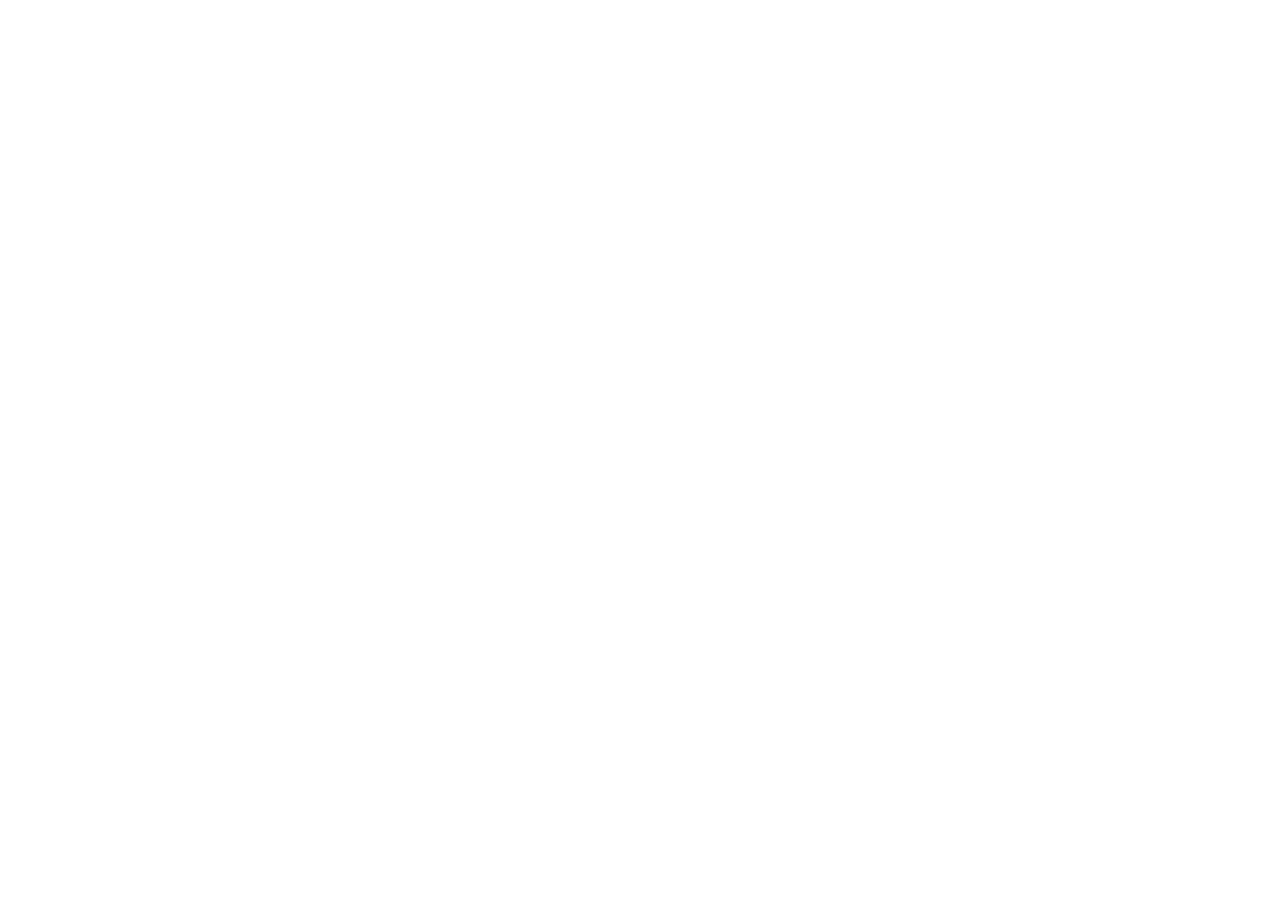
==== index.html @ 9118770a "inicio" ====
<!DOCTYPE html>
<html lang="es-mx">
<head>
    <meta charset="UTF-8">
    <meta name="viewport" content="width=device-width, initial-scale=1.0">
    <title>login granero virtual</title>
</head>
<body>
    
</body>
</html>
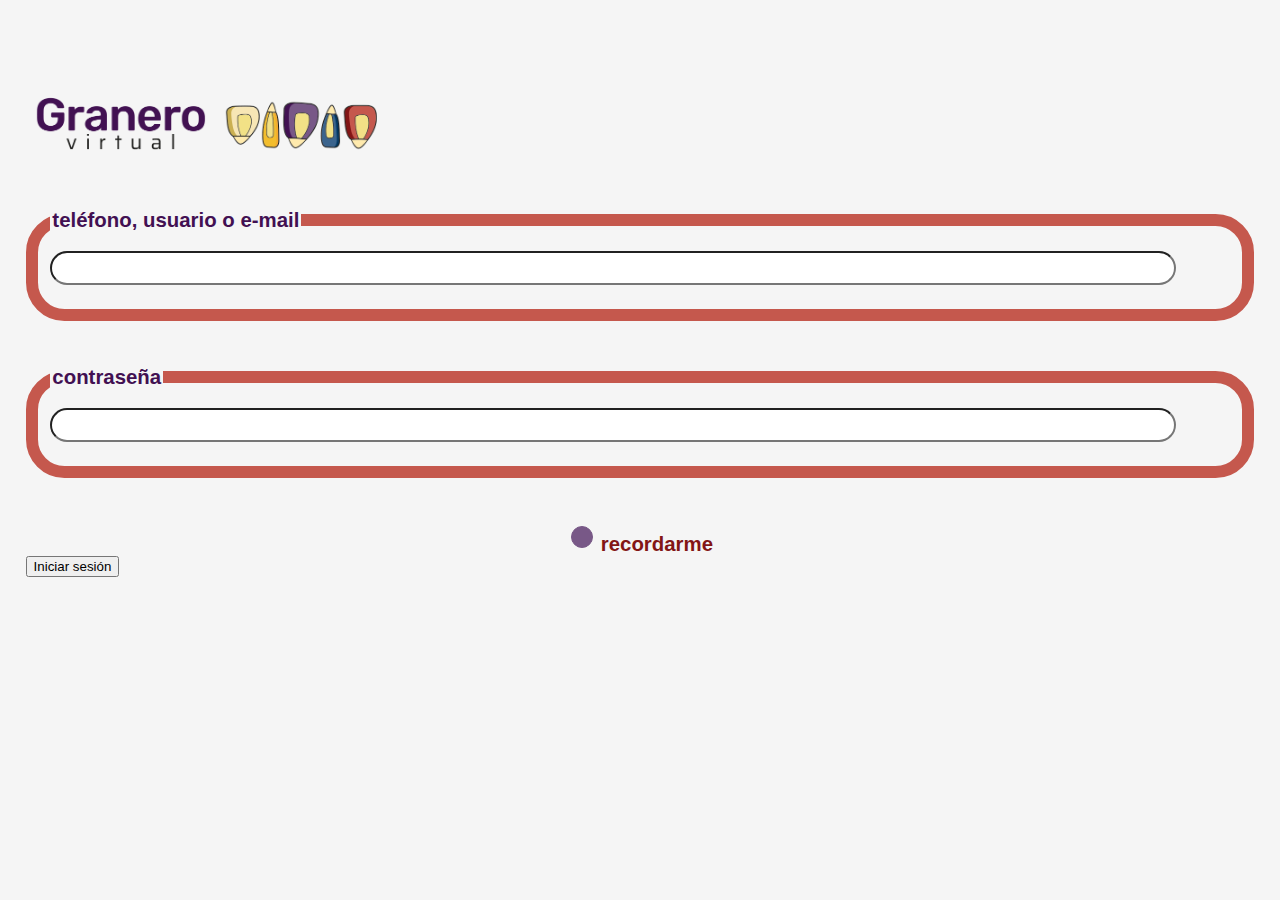
==== commit 0fbfe598: "antes de probar flexbox" ====
--- a/index.html
+++ b/index.html
@@ -1,11 +1,152 @@
 <!DOCTYPE html>
 <html lang="es-mx">
+
 <head>
     <meta charset="UTF-8">
     <meta name="viewport" content="width=device-width, initial-scale=1.0">
     <title>login granero virtual</title>
+    <style>
+        :root {
+            --crema: #f7e6b5;
+            --crema-oscuro: #cbb051;
+            --germen: #f2e186;
+            --pedicelo: #ffeaad;
+            --morado-texto: #421052;
+            --morado-oscuro: #421152;
+            --morado-claro: #785887;
+            --amarillo-claro: #f2bd2d;
+            --amarillo-oscuro: #f4aa2e;
+            --rojo-claro: #c5584d;
+            --rojo-oscuro: #831515;
+            --azul-claro: #3b648d;
+            --azul-oscuro: #00355f;
+
+            --verde-palido: #86BC42;
+            --azul-mensaje: #007fff;
+            --verde-mas: #5cb85c;
+            --base-font-size: 17px;
+            --dark-grey: #121212;
+        }
+
+
+        @import url('https://fonts.googleapis.com/css2?family=Noto+Sans&family=Noto+Sans+Mono&family&display=swap');
+
+
+        html {
+            font-size: var(--base-font-size);
+            font-family: 'Noto Sans', sans-serif;
+        }
+
+        form fieldset input {
+            font-family: 'Noto Sans Mono', monospace;
+        }
+
+        @media screen and (min-width: 100px) {
+
+            /* teléfonos */
+            body {
+                max-width: 100%;
+                margin: 0px 2%;
+                overflow: hidden;
+            }
+
+            div#logotipo img {
+                width: 100%;
+                max-width: 360px;
+                margin-top: 10vh;
+            }
+
+            form {
+                margin-top: 5vh;
+                max-width: 100%;
+            }
+
+            form fieldset {
+                margin: 5vh 0;
+                border: 1vw solid var(--rojo-claro);
+                border-radius: 3vw;
+            }
+
+            form fieldset legend {
+                font-size: larger;
+                color: var(--morado-texto);
+            }
+
+            form fieldset input {
+                font-size: larger;
+                border-radius: 3vw;
+                width: 94%;
+                padding: 0.2rem 0.4rem;
+                font-weight: bold;
+
+                margin: 1vw 0;
+            }
+
+            form div#check-box-recordar {
+                text-align: center;
+            }
+
+            form div#check-box-recordar input {
+                width: 1.3rem;
+                height: 1.3rem;
+                -webkit-appearance: none;
+                -moz-appearance: none;
+                -o-appearance: none;
+                appearance: none;
+                border: 1px solid var(--morado-claro);
+                border-radius: 1vw;
+                background-color: var(--morado-claro);
+                accent-color: var(--morado-oscuro);
+
+            }
+
+            form div#check-box-recordar label {
+                font-size: larger;
+                color: var(--rojo-oscuro);
+            }
+
+        }
+
+        @media screen and (min-width: 577px) {
+            /* tablets */
+        }
+
+        @media screen and (min-width: 993px) {
+            /* escritorio */
+        }
+
+        @media (prefers-color-scheme: light) {
+            body {
+                background-color: whitesmoke;
+                color: var(--dark-grey);
+            }
+        }
+
+        @media (prefers-color-scheme: dark) {}
+    </style>
 </head>
+
 <body>
-    
+    <div id="logotipo">
+        <img src="[data-uri]"
+            alt="imagotipo del granero virtual">
+    </div>
+    <form action="">
+        <fieldset>
+            <legend><strong>teléfono, usuario o e-mail</strong></legend>
+            <input type="text" name="identificador-del-usuario">
+        </fieldset>
+        <fieldset>
+            <legend><strong>contraseña</strong></legend>
+            <input type="password" name="contraseña" id="">
+        </fieldset>
+        <div id="check-box-recordar">
+            <input type="checkbox" name="recuérdame">
+            <label for="recuérdame"><strong>recordarme</strong></label>
+        </div>
+
+        <button type="submit">Iniciar sesión</button>
+    </form>
 </body>
+
 </html>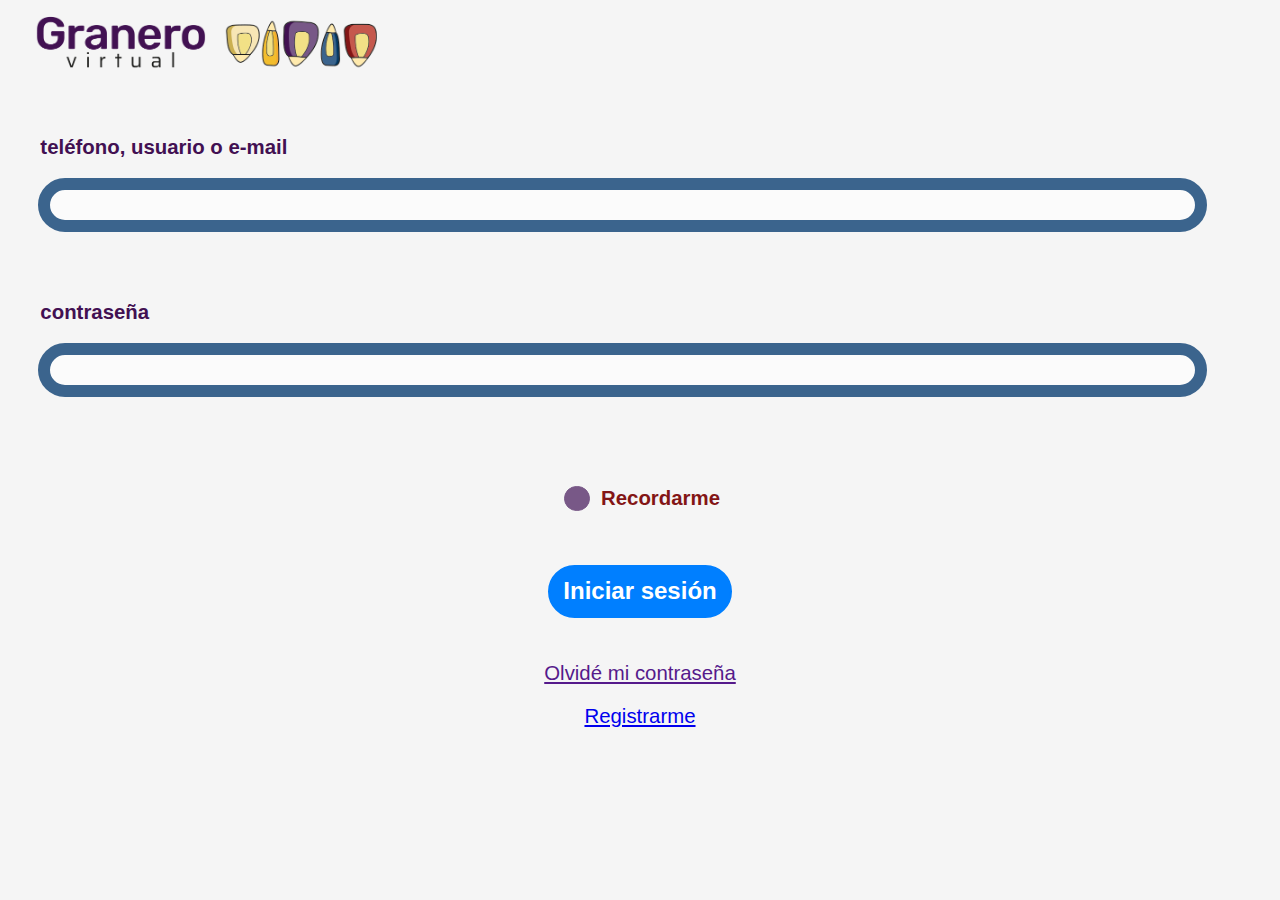
==== commit 418d69ce: "quedó light y dak theme para teléfono" ====
--- a/index.html
+++ b/index.html
@@ -12,6 +12,7 @@
             --germen: #f2e186;
             --pedicelo: #ffeaad;
             --morado-texto: #421052;
+            --morado-texto-dark: color-mix(in srgb, var(--morado-texto) 30%, white);
             --morado-oscuro: #421152;
             --morado-claro: #785887;
             --amarillo-claro: #f2bd2d;
@@ -23,9 +24,13 @@
 
             --verde-palido: #86BC42;
             --azul-mensaje: #007fff;
+            --azul-mensaje-claro: color-mix(in srgb, var(--azul-mensaje)70%, white);
             --verde-mas: #5cb85c;
             --base-font-size: 17px;
             --dark-grey: #121212;
+            --dark-grey-11: color-mix(in srgb, var(--dark-grey) 89%, white);
+            --dark-grey-12: color-mix(in srgb, var(--dark-grey) 88%, white);
+            --dark-grey-14: color-mix(in srgb, var(--dark-grey) 86%, white);
         }
 
 
@@ -37,9 +42,45 @@
             font-family: 'Noto Sans', sans-serif;
         }
 
+        body {
+            display: flex;
+            flex-flow: column;
+            justify-content: space-around;
+        }
+
         form fieldset input {
             font-family: 'Noto Sans Mono', monospace;
         }
+
+        form fieldset input {
+            font-weight: bold;
+        }
+
+        form div#check-box-recordar {
+            display: flex;
+            flex-flow: row nowrap;
+            justify-content: center;
+            align-items: center;
+            gap: 0.5rem;
+        }
+
+        form div#check-box-recordar input {           
+            -webkit-appearance: none;
+            -moz-appearance: none;
+            -o-appearance: none;
+            appearance: none;   
+
+        }
+
+        form div#check-box-recordar input:checked:after {
+            text-align: center;
+            font-size: x-large;
+            font-weight: bold;
+            content: '✓';
+        }
+
+        
+
 
         @media screen and (min-width: 100px) {
 
@@ -47,62 +88,71 @@
             body {
                 max-width: 100%;
                 margin: 0px 2%;
-                overflow: hidden;
             }
 
             div#logotipo img {
                 width: 100%;
                 max-width: 360px;
-                margin-top: 10vh;
+                margin-top: 0.5rem;
             }
 
             form {
-                margin-top: 5vh;
+                margin-top: 0.5rem;
                 max-width: 100%;
             }
 
             form fieldset {
                 margin: 5vh 0;
-                border: 1vw solid var(--rojo-claro);
+                border: none;
                 border-radius: 3vw;
             }
 
             form fieldset legend {
                 font-size: larger;
-                color: var(--morado-texto);
             }
 
             form fieldset input {
                 font-size: larger;
+                border: 1vw solid;
                 border-radius: 3vw;
                 width: 94%;
                 padding: 0.2rem 0.4rem;
-                font-weight: bold;
-
                 margin: 1vw 0;
+                outline: none;
+            }
+
+            form fieldset input:hover, form fieldset input:focus {
+                border: 3px solid;
             }
 
             form div#check-box-recordar {
-                text-align: center;
+                padding: 1rem 0;
             }
 
             form div#check-box-recordar input {
-                width: 1.3rem;
-                height: 1.3rem;
-                -webkit-appearance: none;
-                -moz-appearance: none;
-                -o-appearance: none;
-                appearance: none;
-                border: 1px solid var(--morado-claro);
+                width: 1.5rem;
+                height: 1.5rem;
+                border: 1px solid;
                 border-radius: 1vw;
-                background-color: var(--morado-claro);
-                accent-color: var(--morado-oscuro);
-
-            }
+            }            
 
             form div#check-box-recordar label {
                 font-size: larger;
-                color: var(--rojo-oscuro);
+            }
+
+            form button[type="submit"] {
+                display: block;
+                font-size: x-large;
+                padding: 0.6rem 0.8rem;
+                border: 2px solid;
+                border-radius: 3vw;
+                margin: 2rem auto;
+            }
+
+            div.opción {
+                text-align: center;
+                font-size: larger;
+                margin: 0.6rem 0;
             }
 
         }
@@ -120,9 +170,130 @@
                 background-color: whitesmoke;
                 color: var(--dark-grey);
             }
-        }
-
-        @media (prefers-color-scheme: dark) {}
+
+            form fieldset {
+                border-color: var(--rojo-claro);
+            }
+
+            form fieldset legend {
+                color: var(--morado-texto);
+            }
+
+            form fieldset input {
+                background-color: color-mix(in srgb, whitesmoke 40%, white);
+                border-color: var(--azul-claro);
+            }
+
+            form fieldset input:hover {
+                border-color: var(--crema);
+                background-color: color-mix(in srgb, whitesmoke 30%, white);
+            }
+
+            form fieldset input:active, form fieldset input:focus {
+                border-color: var(--amarillo-oscuro);
+                background-color: white;
+            } 
+
+            form div#check-box-recordar input {
+                border-color: var(--morado-claro);
+                background-color: var(--morado-claro);
+            }
+
+            form div#check-box-recordar input:checked {
+                color: white;
+                background-color: var(--morado-oscuro);
+            }
+
+            form div#check-box-recordar label {
+                color: var(--rojo-oscuro);
+            }
+
+            form button[type="submit"] {                
+                border-color: var(--azul-mensaje);
+                color: white;
+                background-color: var(--azul-mensaje);
+            }
+
+            form button[type="submit"]:hover {                
+                border-color: var(--azul-mensaje-claro);
+                background-color: var(--azul-mensaje-claro);
+            }
+
+            form button[type="submit"]:active {                
+                border-color: var(--azul-oscuro);
+                background-color: var(--azul-oscuro);
+            }
+        }
+
+        @media (prefers-color-scheme: dark) {
+            body {
+                background-color: var(--dark-grey);
+                color: whitesmoke;
+            }
+
+            div#logotipo img {
+                border-radius: 2vw;
+                background-color: var(--crema-oscuro);
+            }
+
+            form fieldset legend {
+                color: var(--morado-texto-dark);
+            }
+
+            form fieldset input {
+                background-color: var(--dark-grey-11);
+                border-color: var(--azul-claro);
+                color:lightgray;
+            }
+
+            form fieldset input:hover {
+                border-color: var(--crema);
+                background-color: var(--dark-grey-12);
+            }
+
+            form fieldset input:active, form fieldset input:focus {
+                border-color: var(--amarillo-oscuro);
+                background-color: var(--dark-grey-14);
+            } 
+
+            form div#check-box-recordar input {
+                border-color: var(--crema-os);
+                background-color: var(--morado-claro);
+            }
+
+            form div#check-box-recordar input:checked {
+                color: lightgray;
+                background-color: var(--morado-oscuro);
+            }
+
+            form div#check-box-recordar label {
+                color: var(--rojo-claro);
+            }
+
+            form button[type="submit"] {                
+                border-color: var(--azul-mensaje);
+                color: white;
+                background-color: var(--azul-mensaje);
+            }
+
+            form button[type="submit"]:hover {                
+                border-color: var(--azul-mensaje-claro);
+                background-color: var(--azul-mensaje-claro);
+            }
+
+            form button[type="submit"]:active {                
+                border-color: var(--crema-oscuro);
+                background-color: var(--crema-oscuro);
+            }
+
+            div.opción a:link {
+                color: var(--crema);
+            }
+
+            div.opción a:visited {
+                color: var(--crema-oscuro);
+            }
+        }
     </style>
 </head>
 
@@ -141,12 +312,25 @@
             <input type="password" name="contraseña" id="">
         </fieldset>
         <div id="check-box-recordar">
-            <input type="checkbox" name="recuérdame">
-            <label for="recuérdame"><strong>recordarme</strong></label>
+            <input type="checkbox" name="recuérdame" id="recuérdame-checkbox">
+            <label for="recuérdame" onclick="checkDaBox()"><strong>Recordarme</strong></label>
         </div>
 
-        <button type="submit">Iniciar sesión</button>
+        <button type="submit"><strong>Iniciar sesión</strong></button>
     </form>
+    <div class="opción">
+        <a href="">Olvidé mi contraseña</a>
+    </div>
+    <div class="opción">
+        <a
+            href="https://granero.alianzapornuestratortilla.org/granero/index.php?controlador=principal&accion=inicio#sec_ingreso">Registrarme</a>
+    </div>
+    <script>
+        function checkDaBox() {
+            let daCheckbox = document.getElementById('recuérdame-checkbox');
+            daCheckbox.checked = !daCheckbox.checked;
+        }
+    </script>
 </body>
 
 </html>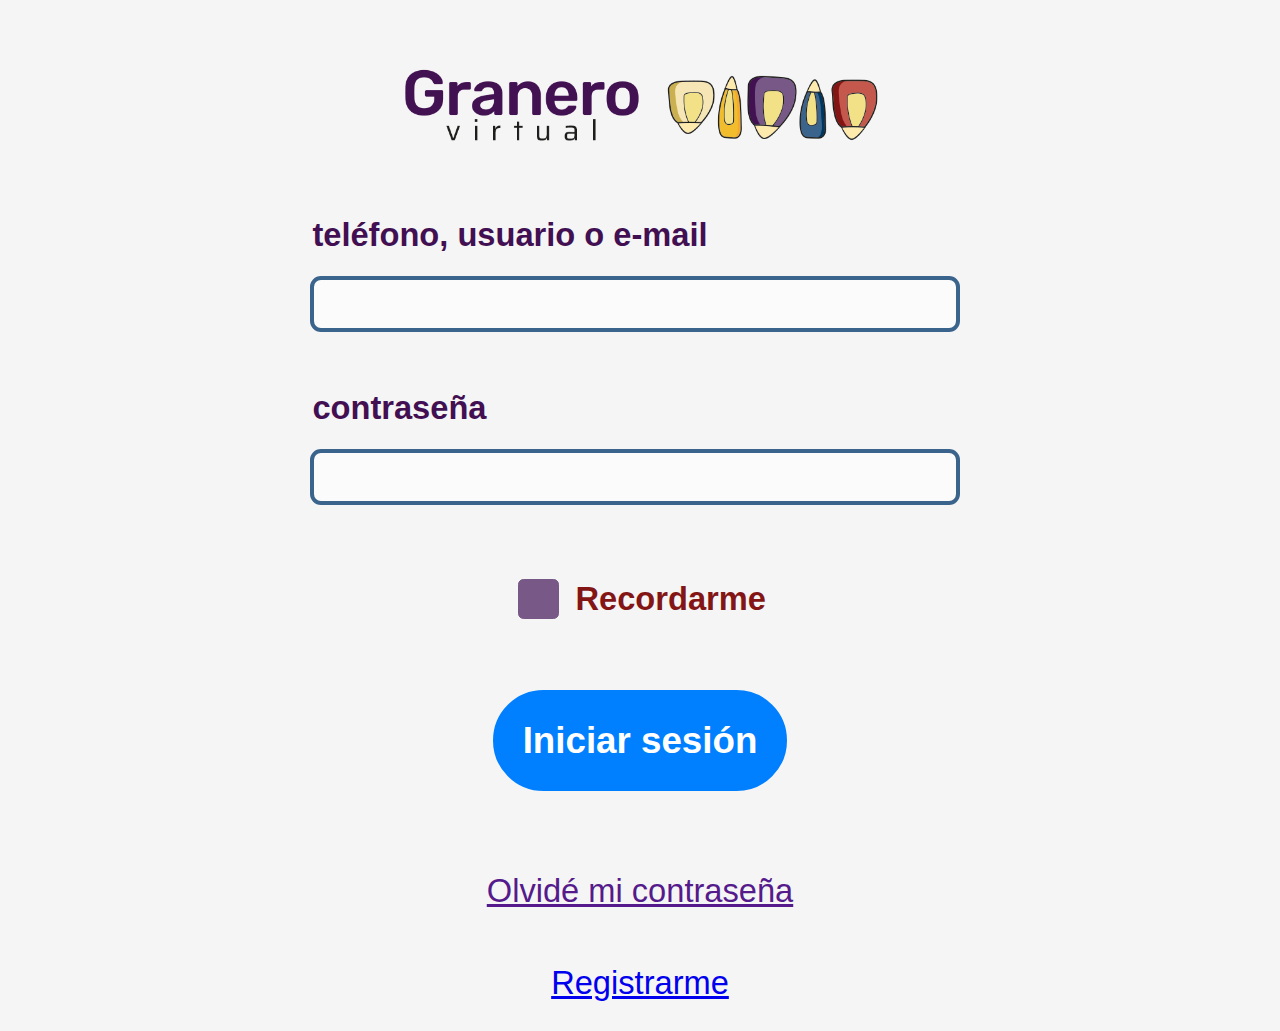
==== commit 84e69534: "parece que yaquedó el css de pantallas más grandes también" ====
--- a/index.html
+++ b/index.html
@@ -15,6 +15,7 @@
             --morado-texto-dark: color-mix(in srgb, var(--morado-texto) 30%, white);
             --morado-oscuro: #421152;
             --morado-claro: #785887;
+            --morado-claro-x2: color-mix(in srgb, var(--morado-claro)70%, white);
             --amarillo-claro: #f2bd2d;
             --amarillo-oscuro: #f4aa2e;
             --rojo-claro: #c5584d;
@@ -64,22 +65,17 @@
             gap: 0.5rem;
         }
 
-        form div#check-box-recordar input {           
+        form div#check-box-recordar input {
             -webkit-appearance: none;
             -moz-appearance: none;
             -o-appearance: none;
-            appearance: none;   
-
-        }
-
-        form div#check-box-recordar input:checked:after {
-            text-align: center;
-            font-size: x-large;
-            font-weight: bold;
-            content: '✓';
-        }
-
-        
+            appearance: none;
+
+        }
+
+
+
+
 
 
         @media screen and (min-width: 100px) {
@@ -114,14 +110,15 @@
             form fieldset input {
                 font-size: larger;
                 border: 1vw solid;
-                border-radius: 3vw;
+                border-radius: 2.5vw;
                 width: 94%;
                 padding: 0.2rem 0.4rem;
                 margin: 1vw 0;
                 outline: none;
             }
 
-            form fieldset input:hover, form fieldset input:focus {
+            form fieldset input:hover,
+            form fieldset input:focus {
                 border: 3px solid;
             }
 
@@ -134,10 +131,25 @@
                 height: 1.5rem;
                 border: 1px solid;
                 border-radius: 1vw;
-            }            
+                cursor: pointer;
+            }
+
+            form div#check-box-recordar input:checked:after {
+                text-align: center;
+                font-size: x-large;
+                font-weight: bold;
+                content: '✓';
+                margin-left: 0.15rem;
+                margin-bottom: 0.15rem;
+            }
 
             form div#check-box-recordar label {
                 font-size: larger;
+            }
+
+            form div#check-box-recordar label:hover {
+                color: var(--rojo-claro);
+                cursor: pointer;
             }
 
             form button[type="submit"] {
@@ -146,19 +158,85 @@
                 padding: 0.6rem 0.8rem;
                 border: 2px solid;
                 border-radius: 3vw;
-                margin: 2rem auto;
+                margin: 5vh auto;
+                cursor: pointer;
             }
 
             div.opción {
                 text-align: center;
                 font-size: larger;
-                margin: 0.6rem 0;
+                margin: 3vh 0;
             }
 
         }
 
         @media screen and (min-width: 577px) {
+
             /* tablets */
+            html {
+                font-size: calc(var(--base-font-size)*1.6);
+            }
+
+            body {
+                max-width: 700px;
+                margin: 0px auto;
+            }
+
+            div#logotipo {
+                text-align: center;
+            }
+
+
+            div#logotipo img {
+                width: 100%;
+                max-width: 500px;
+                margin-top: 5vh;
+                padding: 0.5rem;
+            }
+
+            form fieldset {
+                margin: 1rem 0;
+                border: none;
+                border-radius: 3vw;
+            }
+
+            form fieldset input {
+                border: 4px solid;
+                border-radius: 0.4rem;
+                width: 94%;
+                padding: 0.2rem 0.4rem;
+                margin: 1vw 0;
+                outline: none;
+            }
+
+            form div#check-box-recordar {
+                padding: 0.5rem 0;
+            }
+
+            form div#check-box-recordar input {
+                border: 1px solid;
+                border-radius: 0.2rem;
+            }
+
+            form div#check-box-recordar input:hover {
+                background-color: var(--morado-claro-x2);
+            }
+
+            form div#check-box-recordar input:checked:after {
+                text-align: right;
+                font-size: xx-large;
+                content: "✓";
+                margin-left: 0.25rem;
+            }
+
+            form button[type="submit"] {
+                display: block;
+                font-size: 1.35rem;
+                padding: 1rem 1rem;
+                border: 2px solid;
+                border-radius: 2rem;
+                margin: 2rem auto;
+            }
         }
 
         @media screen and (min-width: 993px) {
@@ -189,10 +267,11 @@
                 background-color: color-mix(in srgb, whitesmoke 30%, white);
             }
 
-            form fieldset input:active, form fieldset input:focus {
+            form fieldset input:active,
+            form fieldset input:focus {
                 border-color: var(--amarillo-oscuro);
                 background-color: white;
-            } 
+            }
 
             form div#check-box-recordar input {
                 border-color: var(--morado-claro);
@@ -208,18 +287,18 @@
                 color: var(--rojo-oscuro);
             }
 
-            form button[type="submit"] {                
+            form button[type="submit"] {
                 border-color: var(--azul-mensaje);
                 color: white;
                 background-color: var(--azul-mensaje);
             }
 
-            form button[type="submit"]:hover {                
+            form button[type="submit"]:hover {
                 border-color: var(--azul-mensaje-claro);
                 background-color: var(--azul-mensaje-claro);
             }
 
-            form button[type="submit"]:active {                
+            form button[type="submit"]:active {
                 border-color: var(--azul-oscuro);
                 background-color: var(--azul-oscuro);
             }
@@ -243,7 +322,7 @@
             form fieldset input {
                 background-color: var(--dark-grey-11);
                 border-color: var(--azul-claro);
-                color:lightgray;
+                color: lightgray;
             }
 
             form fieldset input:hover {
@@ -251,10 +330,11 @@
                 background-color: var(--dark-grey-12);
             }
 
-            form fieldset input:active, form fieldset input:focus {
+            form fieldset input:active,
+            form fieldset input:focus {
                 border-color: var(--amarillo-oscuro);
                 background-color: var(--dark-grey-14);
-            } 
+            }
 
             form div#check-box-recordar input {
                 border-color: var(--crema-os);
@@ -270,18 +350,18 @@
                 color: var(--rojo-claro);
             }
 
-            form button[type="submit"] {                
+            form button[type="submit"] {
                 border-color: var(--azul-mensaje);
                 color: white;
                 background-color: var(--azul-mensaje);
             }
 
-            form button[type="submit"]:hover {                
+            form button[type="submit"]:hover {
                 border-color: var(--azul-mensaje-claro);
                 background-color: var(--azul-mensaje-claro);
             }
 
-            form button[type="submit"]:active {                
+            form button[type="submit"]:active {
                 border-color: var(--crema-oscuro);
                 background-color: var(--crema-oscuro);
             }
